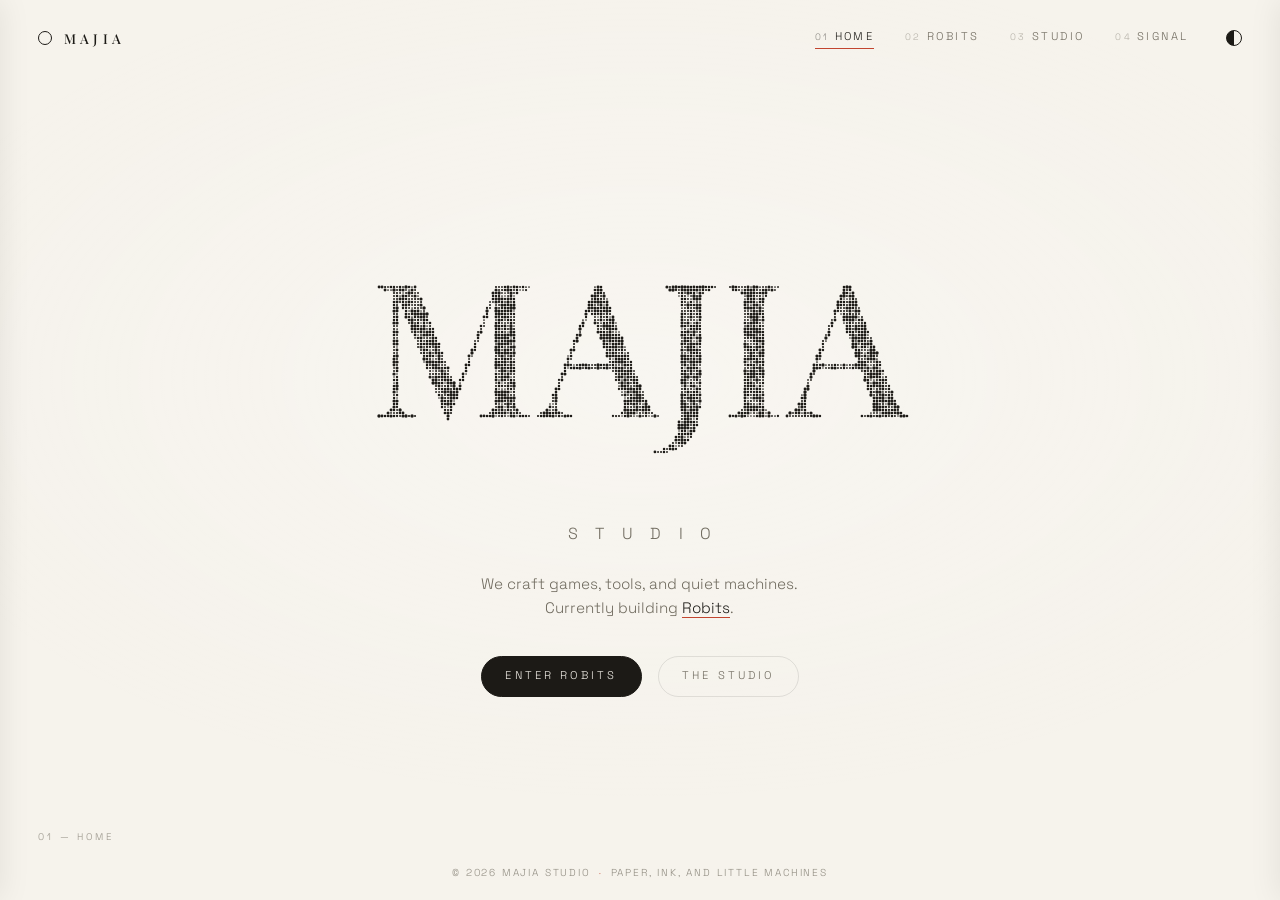
==== index.html @ 21080c11 "Rebuild homepage: boids wordmark + ink 3D robit Replaces the literal dojo props with a product-desig" ====
<!DOCTYPE html>
<html lang="en">
<head>
  <meta charset="UTF-8">
  <meta name="viewport" content="width=device-width, initial-scale=1.0">
  <title>Majia Studio</title>
  <meta name="description" content="Majia Studio — a small developer studio crafting worlds. Makers of Robits.">
  <link rel="icon" type="image/png" href="icons/majia_icon_1254_no_back.png">
  <link rel="preconnect" href="https://fonts.googleapis.com">
  <link rel="preconnect" href="https://fonts.gstatic.com" crossorigin>
  <link href="https://fonts.googleapis.com/css2?family=Playfair+Display:ital,wght@0,400;0,500;0,600;1,400&family=Space+Grotesk:wght@300;400;500&display=swap" rel="stylesheet">
  <link rel="stylesheet" href="styles.css">
  <script type="importmap">
  { "imports": {
    "three": "./vendor/three/three.module.js",
    "three/addons/": "./vendor/three/addons/"
  } }
  </script>
</head>
<body>

  <!-- Shoji transition panels -->
  <div class="shoji" id="shoji" aria-hidden="true">
    <div class="shoji__panel shoji__panel--l"></div>
    <div class="shoji__panel shoji__panel--r"></div>
  </div>

  <header class="chrome">
    <a class="chrome__mark" href="#home" data-nav="home" aria-label="Majia Studio — home">
      <span class="chrome__ring"></span>
      <span class="chrome__word">MAJIA</span>
    </a>
    <nav class="chrome__nav" aria-label="Primary">
      <a href="#home"   data-nav="home"   class="chrome__link is-active"><span>01</span>Home</a>
      <a href="#robits" data-nav="robits" class="chrome__link"><span>02</span>Robits</a>
      <a href="#studio" data-nav="studio" class="chrome__link"><span>03</span>Studio</a>
      <a href="#signal" data-nav="signal" class="chrome__link"><span>04</span>Signal</a>
      <button class="theme-flip" id="themeFlip" type="button" aria-label="Flip between paper and ink mode"></button>
    </nav>
  </header>

  <main id="stage">

    <!-- ============ HOME ============ -->
    <section class="screen is-active" id="screen-home" data-screen="home" aria-label="Home">
      <h1 class="sr-only">Majia Studio</h1>
      <!-- boids logo: particles assemble the wordmark -->
      <canvas id="logo" class="logo-canvas" aria-hidden="true"></canvas>
      <div class="hero">
        <p class="hero__sub t-fx">STUDIO</p>
        <p class="hero__lede t-fx">
          We craft games, tools, and quiet machines.<br>
          Currently building <a href="#robits" data-nav="robits" class="lede-link">Robits</a>.
        </p>
        <div class="hero__actions t-fx">
          <a href="#robits" data-nav="robits" class="btn btn--fill" data-morph="robits">Enter Robits</a>
          <a href="#studio" data-nav="studio" class="btn btn--ghost">The Studio</a>
        </div>
      </div>
      <p class="screen__coord" aria-hidden="true">01 — HOME</p>
    </section>

    <!-- ============ ROBITS ============ -->
    <section class="screen" id="screen-robits" data-screen="robits" aria-label="Robits">
      <div class="robits-layout">
        <div class="robit-stage" id="robitStage">
          <canvas id="robit" class="robit-canvas" aria-label="Robit — a little machine, drawn in ink"></canvas>
          <p class="robit-hint t-fx" id="robitHint">click to charge</p>
        </div>
        <div class="panel panel--robits">
          <p class="panel__eyebrow t-fx"><span class="pulse-dot"></span>IN DEVELOPMENT</p>
          <h2 class="panel__title t-fx">ROBITS</h2>
          <p class="panel__lede t-fx">
            Little machines. Latent souls. A game about building small robots
            and the strange, quiet world they wake up into.
          </p>
          <div class="spec-grid t-fx">
            <div class="spec"><span class="spec__key">STATUS</span><span class="spec__val">Prototyping</span></div>
            <div class="spec"><span class="spec__key">GENRE</span><span class="spec__val">Redacted, for now</span></div>
            <div class="spec"><span class="spec__key">PLATFORM</span><span class="spec__val">TBA</span></div>
            <div class="spec"><span class="spec__key">SIGNAL</span><span class="spec__val spec__val--live">● Online</span></div>
          </div>
          <div class="panel__actions t-fx">
            <a href="#signal" data-nav="signal" class="btn btn--fill">Follow the signal</a>
            <a href="#home" data-nav="home" class="btn btn--ghost">Back home</a>
          </div>
        </div>
      </div>
      <p class="screen__coord" aria-hidden="true">02 — ROBITS</p>
    </section>

    <!-- ============ STUDIO ============ -->
    <section class="screen" id="screen-studio" data-screen="studio" aria-label="Studio">
      <div class="panel">
        <p class="panel__eyebrow t-fx">WHO WE ARE</p>
        <h2 class="panel__title t-fx">THE STUDIO</h2>
        <p class="panel__lede t-fx">
          Majia is a small developer studio. We make our own things —
          starting with Robits — and we build for others when the work is interesting.
        </p>
        <ul class="craft-list t-fx">
          <li class="craft"><span class="craft__num">Ⅰ</span><div><h3>Games</h3><p>Original worlds, built slowly and deliberately.</p></div></li>
          <li class="craft"><span class="craft__num">Ⅱ</span><div><h3>Software</h3><p>Tools, apps, and systems with a product designer's eye.</p></div></li>
          <li class="craft"><span class="craft__num">Ⅲ</span><div><h3>Experiments</h3><p>Interactive things that don't fit a category yet.</p></div></li>
        </ul>
        <div class="panel__actions t-fx"><a href="#signal" data-nav="signal" class="btn btn--ghost">Work with us</a></div>
      </div>
      <p class="screen__coord" aria-hidden="true">03 — STUDIO</p>
    </section>

    <!-- ============ SIGNAL ============ -->
    <section class="screen" id="screen-signal" data-screen="signal" aria-label="Contact">
      <div class="panel panel--center">
        <p class="panel__eyebrow t-fx">OPEN CHANNEL</p>
        <h2 class="panel__title t-fx">SIGNAL</h2>
        <p class="panel__lede t-fx">Say hello, ask about Robits, or bring us a project.</p>
        <a class="signal-line t-fx" href="mailto:hello@majia.studio">hello@majia.studio</a>
        <p class="panel__note t-fx">Answered by humans.</p>
      </div>
      <p class="screen__coord" aria-hidden="true">04 — SIGNAL</p>
    </section>

  </main>

  <footer class="chrome-foot">
    <span>© <span id="year"></span> Majia Studio</span>
    <span class="chrome-foot__dot" aria-hidden="true">·</span>
    <span>Paper, ink, and little machines</span>
  </footer>

  <script type="module" src="main.js"></script>
</body>
</html>
---- styles.css ----
/* ============================================================
   MAJIA STUDIO — paper walls, ink marks, one seal of colour
   product-design minimalism · 3D rendered as ink
   ============================================================ */

:root {
  --paper:   #f6f3ec;
  --paper-2: #efebe1;
  --ink:     #1c1a16;
  --ink-dim: #6f6a5e;
  --line:    rgba(28, 26, 22, 0.1);
  --seal:    #c2452f;   /* vermilion */
  --jade:    #5d7d6b;
  --serif: "Playfair Display", Georgia, serif;
  --sans:  "Space Grotesk", "Helvetica Neue", sans-serif;
  --ease-out:   cubic-bezier(0.19, 1, 0.22, 1);
  --ease-shoji: cubic-bezier(0.77, 0, 0.18, 1);
}

:root[data-theme="dark"] {
  --paper:   #16150f;
  --paper-2: #1d1b14;
  --ink:     #f0ece2;
  --ink-dim: #97917f;
  --line:    rgba(240, 236, 226, 0.12);
  --seal:    #d95b40;
  --jade:    #7fa38d;
}

* { margin: 0; padding: 0; box-sizing: border-box; }

body {
  background: var(--paper);
  color: var(--ink);
  transition: background-color 0.6s ease, color 0.6s ease;
  font-family: var(--sans);
  font-weight: 300;
  line-height: 1.6;
  overflow: hidden;
  height: 100dvh;
  -webkit-font-smoothing: antialiased;
}

.sr-only {
  position: absolute; width: 1px; height: 1px;
  padding: 0; margin: -1px; overflow: hidden;
  clip: rect(0,0,0,0); white-space: nowrap; border: 0;
}

::selection { background: var(--seal); color: var(--paper); }

/* soft light on the wall */
body::before {
  content: "";
  position: fixed; inset: 0; z-index: 0; pointer-events: none;
  background: radial-gradient(ellipse 85% 65% at 50% 42%, rgba(255,255,255,0.28), transparent 72%);
}
:root[data-theme="dark"] body::before {
  background: radial-gradient(ellipse 85% 65% at 50% 42%, rgba(255,250,235,0.05), transparent 72%);
}

/* ------------------------------------------------------------ chrome */
.chrome {
  position: fixed; top: 0; left: 0; right: 0; z-index: 20;
  display: flex; align-items: center; justify-content: space-between;
  padding: 1.7rem 2.4rem;
}
.chrome__mark { display: flex; align-items: center; gap: 0.7rem; text-decoration: none; color: var(--ink); }
.chrome__ring {
  width: 14px; height: 14px; border: 1.5px solid var(--ink); border-radius: 50%;
  transition: background 0.35s, border-color 0.35s;
}
.chrome__mark:hover .chrome__ring { background: var(--seal); border-color: var(--seal); }
.chrome__word { font-family: var(--serif); font-weight: 500; letter-spacing: 0.32em; font-size: 0.85rem; transform: translateY(1px); }

.chrome__nav { display: flex; gap: 1.9rem; }
.chrome__link {
  color: var(--ink-dim); text-decoration: none; font-size: 0.7rem;
  letter-spacing: 0.22em; text-transform: uppercase;
  display: flex; gap: 0.45em; align-items: baseline;
  padding-bottom: 2px; border-bottom: 1px solid transparent;
  transition: color 0.35s, border-color 0.35s;
}
.chrome__link span { font-size: 0.58rem; opacity: 0.5; }
.chrome__link:hover { color: var(--ink); }
.chrome__link.is-active { color: var(--ink); border-bottom-color: var(--seal); }

.theme-flip {
  align-self: center; width: 16px; height: 16px; border-radius: 50%;
  border: 1.5px solid var(--ink);
  background: linear-gradient(90deg, var(--ink) 50%, transparent 50%);
  cursor: pointer; padding: 0; margin-left: 0.4rem;
  transition: transform 0.5s var(--ease-out), border-color 0.35s;
}
.theme-flip:hover { transform: rotate(180deg); border-color: var(--seal); }

.chrome-foot {
  position: fixed; bottom: 0; left: 0; right: 0; z-index: 20;
  display: flex; justify-content: center; gap: 0.8em; padding: 1.2rem;
  font-size: 0.63rem; letter-spacing: 0.18em; text-transform: uppercase;
  color: var(--ink-dim); opacity: 0.75;
}
.chrome-foot__dot { color: var(--seal); }

/* ------------------------------------------------------------ stage & screens */
#stage { position: relative; z-index: 10; height: 100dvh; }
.screen {
  position: absolute; inset: 0; display: none;
  flex-direction: column; align-items: center; justify-content: center;
  padding: 6rem 2rem; text-align: center;
}
.screen.is-active { display: flex; }
.screen__coord {
  position: absolute; bottom: 3.4rem; left: 2.4rem;
  font-size: 0.6rem; letter-spacing: 0.32em; color: var(--ink-dim); opacity: 0.7;
}

/* appear / dissolve */
.t-fx { transition: opacity 0.8s var(--ease-out), transform 0.8s var(--ease-out), filter 0.8s var(--ease-out); }
.screen.is-hidden-fx .t-fx { opacity: 0; transform: translateY(18px); filter: blur(8px); }
.t-fx:nth-child(1){transition-delay:.04s}.t-fx:nth-child(2){transition-delay:.1s}
.t-fx:nth-child(3){transition-delay:.16s}.t-fx:nth-child(4){transition-delay:.22s}
.t-fx:nth-child(5){transition-delay:.28s}.t-fx:nth-child(6){transition-delay:.34s}

/* ------------------------------------------------------------ home: boids logo */
.logo-canvas {
  display: block;
  width: min(720px, 90vw); height: min(300px, 34vh);
  pointer-events: none;
}
.hero { position: relative; margin-top: 0.5rem; }
.hero__sub {
  font-size: clamp(0.8rem, 2vw, 1rem); letter-spacing: 1.1em; text-indent: 1.1em;
  color: var(--ink-dim); margin-top: 0.6rem;
}
.hero__lede { margin: 1.6rem auto 0; max-width: 34rem; font-size: 0.95rem; color: var(--ink-dim); }
.lede-link { color: var(--ink); text-decoration: none; border-bottom: 1px solid var(--seal); transition: color 0.3s; }
.lede-link:hover { color: var(--seal); }
.hero__actions { margin-top: 2.2rem; display: flex; gap: 1rem; justify-content: center; flex-wrap: wrap; }

/* ------------------------------------------------------------ buttons */
.btn {
  font-family: var(--sans); font-size: 0.7rem; letter-spacing: 0.28em; text-transform: uppercase;
  text-decoration: none; padding: 0.95em 2.1em; border-radius: 999px;
  transition: all 0.35s var(--ease-out); cursor: pointer;
}
.btn--fill { color: var(--paper); background: var(--ink); border: 1px solid var(--ink); }
.btn--fill:hover { background: var(--seal); border-color: var(--seal); color: #fdfaf4; }
.btn--ghost { color: var(--ink-dim); border: 1px solid var(--line); }
.btn--ghost:hover { color: var(--ink); border-color: var(--ink-dim); }

/* ------------------------------------------------------------ robits layout */
.robits-layout {
  display: flex; align-items: center; justify-content: center; gap: clamp(1rem, 5vw, 4rem);
  width: 100%; max-width: 1100px; flex-wrap: wrap;
}
.robit-stage { position: relative; flex: 0 0 auto; }
.robit-canvas {
  width: min(440px, 78vw); height: min(500px, 62vh); display: block; cursor: pointer;
  touch-action: none;
}
.robit-hint {
  position: absolute; bottom: 0.5rem; left: 0; right: 0; text-align: center;
  font-size: 0.6rem; letter-spacing: 0.3em; text-transform: uppercase;
  color: var(--ink-dim); opacity: 0.6; pointer-events: none;
}
.panel--robits { text-align: left; max-width: 30rem; flex: 1 1 320px; }
.panel--robits .panel__eyebrow, .panel--robits .panel__actions { justify-content: flex-start; }
.panel--robits .panel__lede, .panel--robits .spec-grid { margin-left: 0; margin-right: 0; }

/* ------------------------------------------------------------ panels */
.panel { max-width: 46rem; width: 100%; }
.panel--center { max-width: 40rem; }
.panel__eyebrow {
  font-size: 0.64rem; letter-spacing: 0.45em; color: var(--ink-dim); margin-bottom: 1.5rem;
  display: flex; align-items: center; justify-content: center; gap: 0.8em;
}
.pulse-dot { width: 6px; height: 6px; border-radius: 50%; background: var(--seal); animation: pulse 2.4s ease-in-out infinite; }
@keyframes pulse { 0%,100%{opacity:1} 50%{opacity:.25} }
.panel__title { font-family: var(--serif); font-weight: 500; font-size: clamp(2.8rem, 9vw, 5rem); letter-spacing: 0.08em; line-height: 1; }
.panel__lede { margin: 1.7rem auto 0; max-width: 33rem; color: var(--ink-dim); font-size: 0.95rem; }
.panel__note { margin-top: 2rem; font-size: 0.7rem; letter-spacing: 0.14em; color: var(--ink-dim); opacity: 0.8; }
.panel__actions { margin-top: 2.4rem; display: flex; gap: 1rem; justify-content: center; flex-wrap: wrap; }

.spec-grid {
  margin: 2rem auto 0; display: grid; grid-template-columns: repeat(auto-fit, minmax(130px, 1fr));
  gap: 1px; background: var(--line); border: 1px solid var(--line); max-width: 40rem;
}
.spec { background: var(--paper); padding: 1.05rem 1rem; display: flex; flex-direction: column; gap: 0.3rem; transition: background-color 0.6s ease; }
.spec__key { font-size: 0.56rem; letter-spacing: 0.3em; color: var(--ink-dim); }
.spec__val { font-size: 0.82rem; letter-spacing: 0.06em; }
.spec__val--live { color: var(--jade); }

.craft-list { list-style: none; margin: 2.4rem auto 0; max-width: 34rem; text-align: left; display: flex; flex-direction: column; }
.craft { display: flex; gap: 1.4rem; align-items: baseline; padding: 1.1rem 0.4rem; border-top: 1px solid var(--line); transition: background 0.3s; }
.craft:last-child { border-bottom: 1px solid var(--line); }
.craft:hover { background: rgba(128,120,100,0.05); }
.craft__num { font-family: var(--serif); color: var(--seal); font-size: 0.9rem; min-width: 1.4em; }
.craft h3 { font-family: var(--serif); font-weight: 500; font-size: 1.15rem; letter-spacing: 0.05em; }
.craft p { color: var(--ink-dim); font-size: 0.82rem; margin-top: 0.15rem; }

.signal-line {
  display: inline-block; margin-top: 2.2rem; font-family: var(--serif);
  font-size: clamp(1.3rem, 4.5vw, 2rem); letter-spacing: 0.04em; color: var(--ink);
  text-decoration: none; border-bottom: 1px solid var(--seal); padding-bottom: 0.2em; transition: color 0.35s;
}
.signal-line:hover { color: var(--seal); }

/* ------------------------------------------------------------ shoji transition */
.shoji { position: fixed; inset: 0; z-index: 15; pointer-events: none; overflow: hidden; }
.shoji__panel {
  position: absolute; top: 0; bottom: 0; width: 50.5%;
  background-color: var(--paper-2);
  background-image:
    repeating-linear-gradient(90deg, var(--line) 0 1px, transparent 1px 90px),
    repeating-linear-gradient(0deg,  var(--line) 0 1px, transparent 1px 120px);
  transition: transform 0.55s var(--ease-shoji);
}
.shoji__panel--l { left: 0; transform: translateX(-102%); border-right: 2px solid var(--line); box-shadow: 14px 0 30px rgba(0,0,0,0.08); }
.shoji__panel--r { right: 0; transform: translateX(102%); border-left: 2px solid var(--line); box-shadow: -14px 0 30px rgba(0,0,0,0.08); }
.shoji.is-closed .shoji__panel--l, .shoji.is-closed .shoji__panel--r { transform: translateX(0); }

/* ------------------------------------------------------------ responsive */
@media (max-width: 820px) {
  .robits-layout { flex-direction: column; gap: 1.5rem; }
  .panel--robits { text-align: center; }
  .panel--robits .panel__eyebrow, .panel--robits .panel__actions { justify-content: center; }
}
@media (max-width: 640px) {
  .chrome { padding: 1.2rem 1.2rem; }
  .chrome__nav { gap: 1rem; }
  .chrome__link span { display: none; }
  .chrome__link { font-size: 0.62rem; }
  .screen { padding: 5.5rem 1.4rem; }
  .screen__coord { display: none; }
  .hero { margin-top: 24vh; }
  .hero__sub { letter-spacing: 0.7em; text-indent: 0.7em; }
  .chrome-foot { font-size: 0.56rem; }
  .chrome-foot span:nth-child(n+2) { display: none; }
}

@media (prefers-reduced-motion: reduce) {
  *, *::before, *::after { animation-duration: 0.01ms !important; animation-iteration-count: 1 !important; transition-duration: 0.15s !important; }
}
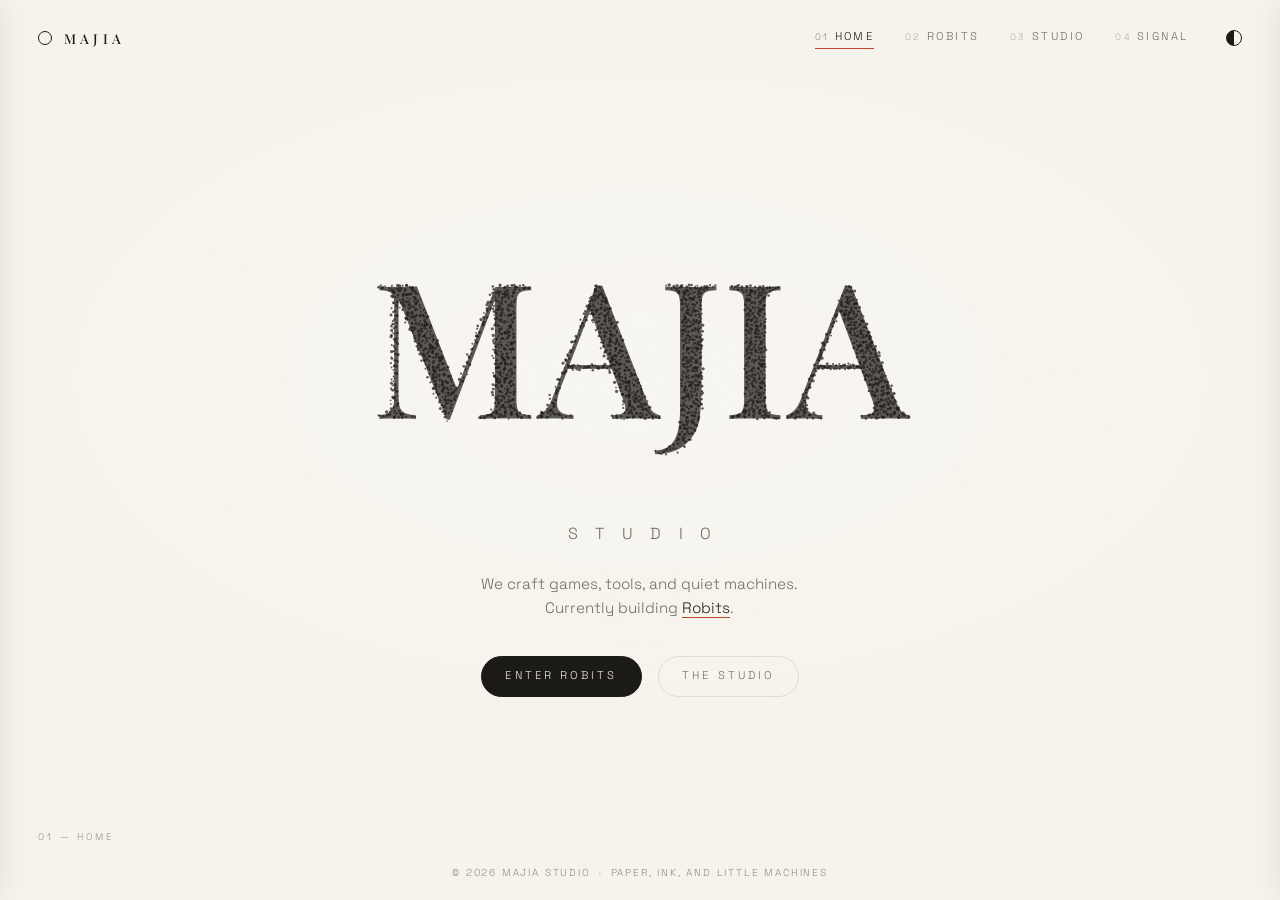
==== commit ec6969ad: "Particle intro (bloom→flock→crisp mark + shimmer); static, larger robit Home: particles now start in" ====
--- a/index.html
+++ b/index.html
@@ -44,7 +44,7 @@
     <!-- ============ HOME ============ -->
     <section class="screen is-active" id="screen-home" data-screen="home" aria-label="Home">
       <h1 class="sr-only">Majia Studio</h1>
-      <!-- boids logo: particles assemble the wordmark -->
+      <!-- boids logo: particles bloom, flock into the wordmark, then a crisp mark fades in -->
       <canvas id="logo" class="logo-canvas" aria-hidden="true"></canvas>
       <div class="hero">
         <p class="hero__sub t-fx">STUDIO</p>
--- a/styles.css
+++ b/styles.css
@@ -124,9 +124,7 @@
 
 /* ------------------------------------------------------------ home: boids logo */
 .logo-canvas {
-  display: block;
-  width: min(720px, 90vw); height: min(300px, 34vh);
-  pointer-events: none;
+  display: block; width: min(720px, 90vw); height: min(300px, 34vh); pointer-events: none;
 }
 .hero { position: relative; margin-top: 0.5rem; }
 .hero__sub {
@@ -151,12 +149,12 @@
 
 /* ------------------------------------------------------------ robits layout */
 .robits-layout {
-  display: flex; align-items: center; justify-content: center; gap: clamp(1rem, 5vw, 4rem);
-  width: 100%; max-width: 1100px; flex-wrap: wrap;
+  display: flex; align-items: center; justify-content: center; gap: clamp(1rem, 4vw, 3rem);
+  width: 100%; max-width: 1240px; flex-wrap: wrap;
 }
 .robit-stage { position: relative; flex: 0 0 auto; }
 .robit-canvas {
-  width: min(440px, 78vw); height: min(500px, 62vh); display: block; cursor: pointer;
+  width: min(500px, 44vw); height: min(560px, 66vh); display: block; cursor: pointer;
   touch-action: none;
 }
 .robit-hint {
@@ -164,7 +162,7 @@
   font-size: 0.6rem; letter-spacing: 0.3em; text-transform: uppercase;
   color: var(--ink-dim); opacity: 0.6; pointer-events: none;
 }
-.panel--robits { text-align: left; max-width: 30rem; flex: 1 1 320px; }
+.panel--robits { text-align: left; max-width: 30rem; flex: 0 1 380px; }
 .panel--robits .panel__eyebrow, .panel--robits .panel__actions { justify-content: flex-start; }
 .panel--robits .panel__lede, .panel--robits .spec-grid { margin-left: 0; margin-right: 0; }
 
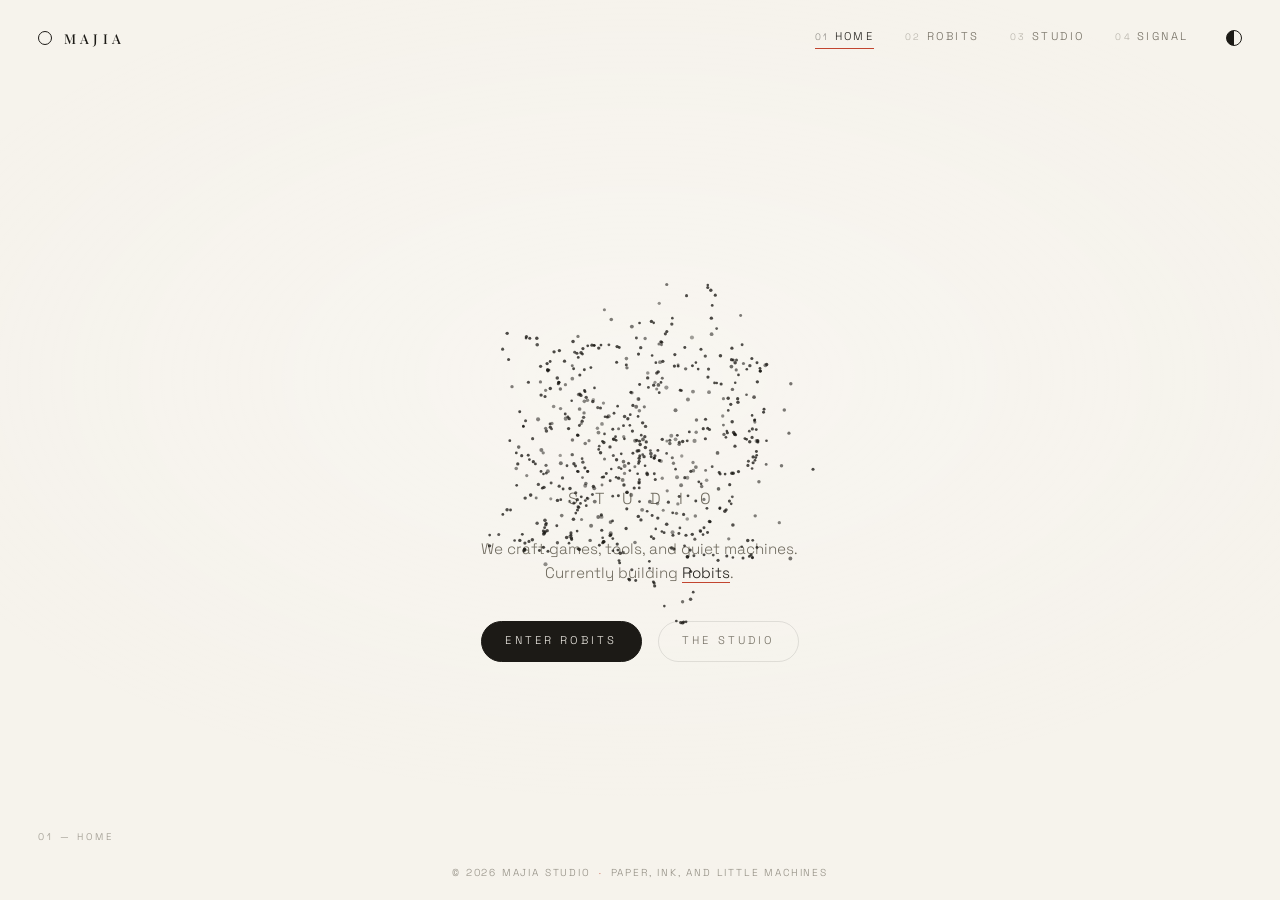
==== commit 8c1e0aee: "The swarm writes every title: monoline particle text + particle transitions Fundamental rework of th" ====
--- a/index.html
+++ b/index.html
@@ -19,11 +19,8 @@
 </head>
 <body>
 
-  <!-- Shoji transition panels -->
-  <div class="shoji" id="shoji" aria-hidden="true">
-    <div class="shoji__panel shoji__panel--l"></div>
-    <div class="shoji__panel shoji__panel--r"></div>
-  </div>
+  <!-- the swarm: one particle system writes every screen's title -->
+  <canvas id="word" aria-hidden="true"></canvas>
 
   <header class="chrome">
     <a class="chrome__mark" href="#home" data-nav="home" aria-label="Majia Studio — home">
@@ -44,8 +41,7 @@
     <!-- ============ HOME ============ -->
     <section class="screen is-active" id="screen-home" data-screen="home" aria-label="Home">
       <h1 class="sr-only">Majia Studio</h1>
-      <!-- boids logo: particles bloom, flock into the wordmark, then a crisp mark fades in -->
-      <canvas id="logo" class="logo-canvas" aria-hidden="true"></canvas>
+      <div class="word-slot word-slot--hero" data-word="MAJIA"></div>
       <div class="hero">
         <p class="hero__sub t-fx">STUDIO</p>
         <p class="hero__lede t-fx">
@@ -65,11 +61,11 @@
       <div class="robits-layout">
         <div class="robit-stage" id="robitStage">
           <canvas id="robit" class="robit-canvas" aria-label="Robit — a little machine, drawn in ink"></canvas>
-          <p class="robit-hint t-fx" id="robitHint">click to charge</p>
         </div>
         <div class="panel panel--robits">
           <p class="panel__eyebrow t-fx"><span class="pulse-dot"></span>IN DEVELOPMENT</p>
-          <h2 class="panel__title t-fx">ROBITS</h2>
+          <h2 class="sr-only">Robits</h2>
+          <div class="word-slot word-slot--title" data-word="ROBITS" data-align="left"></div>
           <p class="panel__lede t-fx">
             Little machines. Latent souls. A game about building small robots
             and the strange, quiet world they wake up into.
@@ -93,7 +89,8 @@
     <section class="screen" id="screen-studio" data-screen="studio" aria-label="Studio">
       <div class="panel">
         <p class="panel__eyebrow t-fx">WHO WE ARE</p>
-        <h2 class="panel__title t-fx">THE STUDIO</h2>
+        <h2 class="sr-only">The Studio</h2>
+        <div class="word-slot word-slot--title" data-word="STUDIO"></div>
         <p class="panel__lede t-fx">
           Majia is a small developer studio. We make our own things —
           starting with Robits — and we build for others when the work is interesting.
@@ -112,7 +109,8 @@
     <section class="screen" id="screen-signal" data-screen="signal" aria-label="Contact">
       <div class="panel panel--center">
         <p class="panel__eyebrow t-fx">OPEN CHANNEL</p>
-        <h2 class="panel__title t-fx">SIGNAL</h2>
+        <h2 class="sr-only">Signal</h2>
+        <div class="word-slot word-slot--title" data-word="SIGNAL"></div>
         <p class="panel__lede t-fx">Say hello, ask about Robits, or bring us a project.</p>
         <a class="signal-line t-fx" href="mailto:hello@majia.studio">hello@majia.studio</a>
         <p class="panel__note t-fx">Answered by humans.</p>
--- a/styles.css
+++ b/styles.css
@@ -123,9 +123,18 @@
 .t-fx:nth-child(5){transition-delay:.28s}.t-fx:nth-child(6){transition-delay:.34s}
 
 /* ------------------------------------------------------------ home: boids logo */
-.logo-canvas {
-  display: block; width: min(720px, 90vw); height: min(300px, 34vh); pointer-events: none;
-}
+/* the swarm canvas — one particle system writes every title */
+#word {
+  position: fixed; inset: 0; z-index: 12;
+  width: 100vw; height: 100dvh;
+  pointer-events: none;
+}
+
+/* empty layout boxes the swarm writes into */
+.word-slot { position: relative; }
+.word-slot--hero  { width: min(680px, 88vw); height: min(230px, 26vh); }
+.word-slot--title { width: 100%; height: clamp(3.2rem, 8vw, 4.6rem); margin-top: 0.4rem; }
+
 .hero { position: relative; margin-top: 0.5rem; }
 .hero__sub {
   font-size: clamp(0.8rem, 2vw, 1rem); letter-spacing: 1.1em; text-indent: 1.1em;
@@ -203,20 +212,6 @@
   text-decoration: none; border-bottom: 1px solid var(--seal); padding-bottom: 0.2em; transition: color 0.35s;
 }
 .signal-line:hover { color: var(--seal); }
-
-/* ------------------------------------------------------------ shoji transition */
-.shoji { position: fixed; inset: 0; z-index: 15; pointer-events: none; overflow: hidden; }
-.shoji__panel {
-  position: absolute; top: 0; bottom: 0; width: 50.5%;
-  background-color: var(--paper-2);
-  background-image:
-    repeating-linear-gradient(90deg, var(--line) 0 1px, transparent 1px 90px),
-    repeating-linear-gradient(0deg,  var(--line) 0 1px, transparent 1px 120px);
-  transition: transform 0.55s var(--ease-shoji);
-}
-.shoji__panel--l { left: 0; transform: translateX(-102%); border-right: 2px solid var(--line); box-shadow: 14px 0 30px rgba(0,0,0,0.08); }
-.shoji__panel--r { right: 0; transform: translateX(102%); border-left: 2px solid var(--line); box-shadow: -14px 0 30px rgba(0,0,0,0.08); }
-.shoji.is-closed .shoji__panel--l, .shoji.is-closed .shoji__panel--r { transform: translateX(0); }
 
 /* ------------------------------------------------------------ responsive */
 @media (max-width: 820px) {
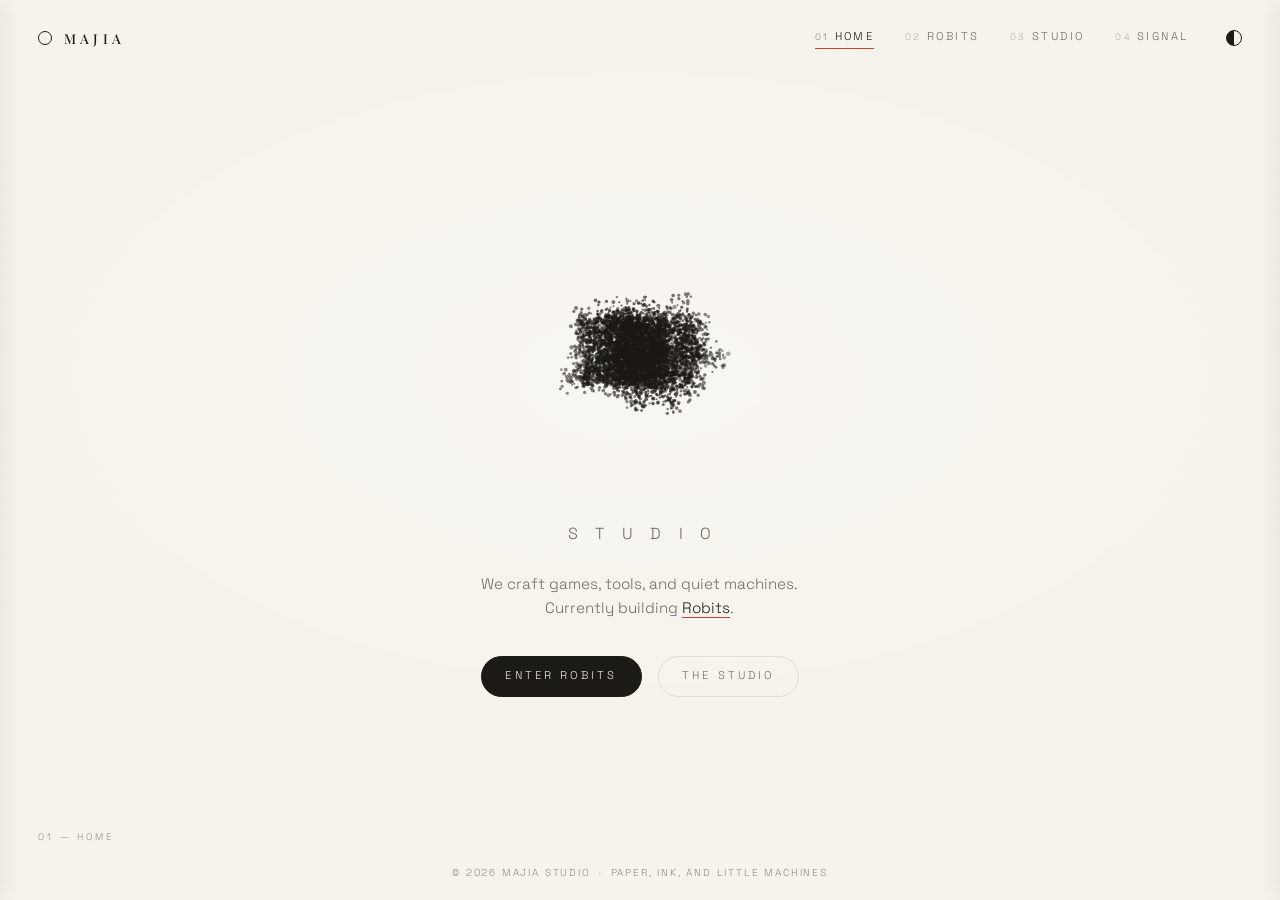
==== commit 0479c6cd: "Revert "The swarm writes every title: monoline particle text + particle transitions" This reverts co" ====
--- a/index.html
+++ b/index.html
@@ -19,8 +19,11 @@
 </head>
 <body>
 
-  <!-- the swarm: one particle system writes every screen's title -->
-  <canvas id="word" aria-hidden="true"></canvas>
+  <!-- Shoji transition panels -->
+  <div class="shoji" id="shoji" aria-hidden="true">
+    <div class="shoji__panel shoji__panel--l"></div>
+    <div class="shoji__panel shoji__panel--r"></div>
+  </div>
 
   <header class="chrome">
     <a class="chrome__mark" href="#home" data-nav="home" aria-label="Majia Studio — home">
@@ -41,7 +44,8 @@
     <!-- ============ HOME ============ -->
     <section class="screen is-active" id="screen-home" data-screen="home" aria-label="Home">
       <h1 class="sr-only">Majia Studio</h1>
-      <div class="word-slot word-slot--hero" data-word="MAJIA"></div>
+      <!-- boids logo: particles bloom, flock into the wordmark, then a crisp mark fades in -->
+      <canvas id="logo" class="logo-canvas" aria-hidden="true"></canvas>
       <div class="hero">
         <p class="hero__sub t-fx">STUDIO</p>
         <p class="hero__lede t-fx">
@@ -61,11 +65,11 @@
       <div class="robits-layout">
         <div class="robit-stage" id="robitStage">
           <canvas id="robit" class="robit-canvas" aria-label="Robit — a little machine, drawn in ink"></canvas>
+          <p class="robit-hint t-fx" id="robitHint">click to charge</p>
         </div>
         <div class="panel panel--robits">
           <p class="panel__eyebrow t-fx"><span class="pulse-dot"></span>IN DEVELOPMENT</p>
-          <h2 class="sr-only">Robits</h2>
-          <div class="word-slot word-slot--title" data-word="ROBITS" data-align="left"></div>
+          <h2 class="panel__title t-fx">ROBITS</h2>
           <p class="panel__lede t-fx">
             Little machines. Latent souls. A game about building small robots
             and the strange, quiet world they wake up into.
@@ -89,8 +93,7 @@
     <section class="screen" id="screen-studio" data-screen="studio" aria-label="Studio">
       <div class="panel">
         <p class="panel__eyebrow t-fx">WHO WE ARE</p>
-        <h2 class="sr-only">The Studio</h2>
-        <div class="word-slot word-slot--title" data-word="STUDIO"></div>
+        <h2 class="panel__title t-fx">THE STUDIO</h2>
         <p class="panel__lede t-fx">
           Majia is a small developer studio. We make our own things —
           starting with Robits — and we build for others when the work is interesting.
@@ -109,8 +112,7 @@
     <section class="screen" id="screen-signal" data-screen="signal" aria-label="Contact">
       <div class="panel panel--center">
         <p class="panel__eyebrow t-fx">OPEN CHANNEL</p>
-        <h2 class="sr-only">Signal</h2>
-        <div class="word-slot word-slot--title" data-word="SIGNAL"></div>
+        <h2 class="panel__title t-fx">SIGNAL</h2>
         <p class="panel__lede t-fx">Say hello, ask about Robits, or bring us a project.</p>
         <a class="signal-line t-fx" href="mailto:hello@majia.studio">hello@majia.studio</a>
         <p class="panel__note t-fx">Answered by humans.</p>
--- a/styles.css
+++ b/styles.css
@@ -123,18 +123,9 @@
 .t-fx:nth-child(5){transition-delay:.28s}.t-fx:nth-child(6){transition-delay:.34s}
 
 /* ------------------------------------------------------------ home: boids logo */
-/* the swarm canvas — one particle system writes every title */
-#word {
-  position: fixed; inset: 0; z-index: 12;
-  width: 100vw; height: 100dvh;
-  pointer-events: none;
-}
-
-/* empty layout boxes the swarm writes into */
-.word-slot { position: relative; }
-.word-slot--hero  { width: min(680px, 88vw); height: min(230px, 26vh); }
-.word-slot--title { width: 100%; height: clamp(3.2rem, 8vw, 4.6rem); margin-top: 0.4rem; }
-
+.logo-canvas {
+  display: block; width: min(720px, 90vw); height: min(300px, 34vh); pointer-events: none;
+}
 .hero { position: relative; margin-top: 0.5rem; }
 .hero__sub {
   font-size: clamp(0.8rem, 2vw, 1rem); letter-spacing: 1.1em; text-indent: 1.1em;
@@ -212,6 +203,20 @@
   text-decoration: none; border-bottom: 1px solid var(--seal); padding-bottom: 0.2em; transition: color 0.35s;
 }
 .signal-line:hover { color: var(--seal); }
+
+/* ------------------------------------------------------------ shoji transition */
+.shoji { position: fixed; inset: 0; z-index: 15; pointer-events: none; overflow: hidden; }
+.shoji__panel {
+  position: absolute; top: 0; bottom: 0; width: 50.5%;
+  background-color: var(--paper-2);
+  background-image:
+    repeating-linear-gradient(90deg, var(--line) 0 1px, transparent 1px 90px),
+    repeating-linear-gradient(0deg,  var(--line) 0 1px, transparent 1px 120px);
+  transition: transform 0.55s var(--ease-shoji);
+}
+.shoji__panel--l { left: 0; transform: translateX(-102%); border-right: 2px solid var(--line); box-shadow: 14px 0 30px rgba(0,0,0,0.08); }
+.shoji__panel--r { right: 0; transform: translateX(102%); border-left: 2px solid var(--line); box-shadow: -14px 0 30px rgba(0,0,0,0.08); }
+.shoji.is-closed .shoji__panel--l, .shoji.is-closed .shoji__panel--r { transform: translateX(0); }
 
 /* ------------------------------------------------------------ responsive */
 @media (max-width: 820px) {
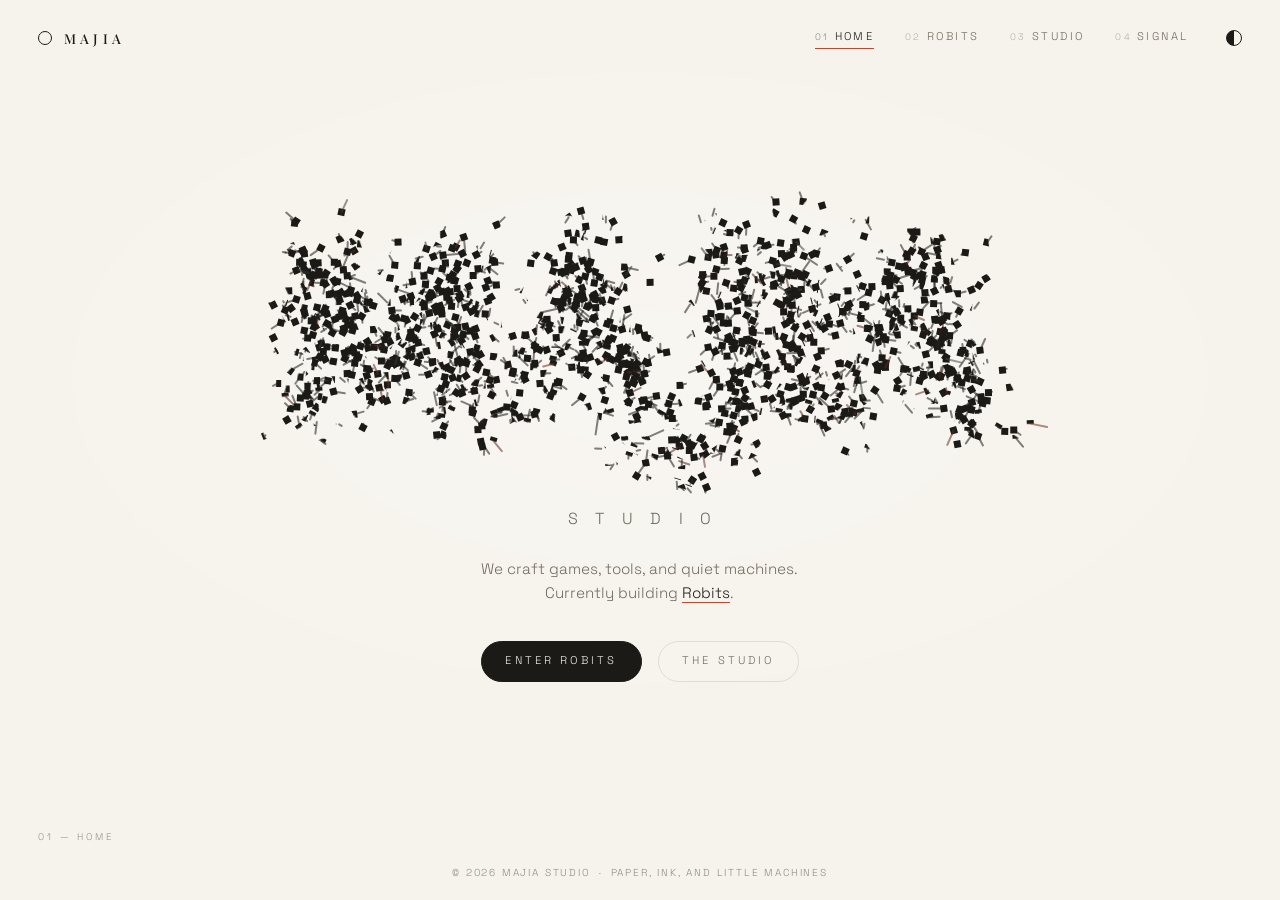
==== commit 6b84c2f8: "Mobile-first nav + multi-screen tile marks + robot assemble/idle fixes - Swipe left/right (and arrow" ====
--- a/index.html
+++ b/index.html
@@ -19,11 +19,8 @@
 </head>
 <body>
 
-  <!-- Shoji transition panels -->
-  <div class="shoji" id="shoji" aria-hidden="true">
-    <div class="shoji__panel shoji__panel--l"></div>
-    <div class="shoji__panel shoji__panel--r"></div>
-  </div>
+  <!-- the tile swarm: one particle system carries every screen's mark -->
+  <canvas id="logo" class="swarm-canvas" aria-hidden="true"></canvas>
 
   <header class="chrome">
     <a class="chrome__mark" href="#home" data-nav="home" aria-label="Majia Studio — home">
@@ -44,8 +41,7 @@
     <!-- ============ HOME ============ -->
     <section class="screen is-active" id="screen-home" data-screen="home" aria-label="Home">
       <h1 class="sr-only">Majia Studio</h1>
-      <!-- boids logo: particles bloom, flock into the wordmark, then a crisp mark fades in -->
-      <canvas id="logo" class="logo-canvas" aria-hidden="true"></canvas>
+      <div class="word-slot word-slot--hero" aria-hidden="true"></div>
       <div class="hero">
         <p class="hero__sub t-fx">STUDIO</p>
         <p class="hero__lede t-fx">
@@ -69,7 +65,8 @@
         </div>
         <div class="panel panel--robits">
           <p class="panel__eyebrow t-fx"><span class="pulse-dot"></span>IN DEVELOPMENT</p>
-          <h2 class="panel__title t-fx">ROBITS</h2>
+          <h2 class="sr-only">Robits</h2>
+          <div class="word-slot word-slot--title" aria-hidden="true"></div>
           <p class="panel__lede t-fx">
             Little machines. Latent souls. A game about building small robots
             and the strange, quiet world they wake up into.
@@ -93,7 +90,8 @@
     <section class="screen" id="screen-studio" data-screen="studio" aria-label="Studio">
       <div class="panel">
         <p class="panel__eyebrow t-fx">WHO WE ARE</p>
-        <h2 class="panel__title t-fx">THE STUDIO</h2>
+        <h2 class="sr-only">The Studio</h2>
+        <div class="word-slot word-slot--title" aria-hidden="true"></div>
         <p class="panel__lede t-fx">
           Majia is a small developer studio. We make our own things —
           starting with Robits — and we build for others when the work is interesting.
@@ -112,7 +110,8 @@
     <section class="screen" id="screen-signal" data-screen="signal" aria-label="Contact">
       <div class="panel panel--center">
         <p class="panel__eyebrow t-fx">OPEN CHANNEL</p>
-        <h2 class="panel__title t-fx">SIGNAL</h2>
+        <h2 class="sr-only">Signal</h2>
+        <div class="word-slot word-slot--title" aria-hidden="true"></div>
         <p class="panel__lede t-fx">Say hello, ask about Robits, or bring us a project.</p>
         <a class="signal-line t-fx" href="mailto:hello@majia.studio">hello@majia.studio</a>
         <p class="panel__note t-fx">Answered by humans.</p>
--- a/styles.css
+++ b/styles.css
@@ -122,10 +122,18 @@
 .t-fx:nth-child(3){transition-delay:.16s}.t-fx:nth-child(4){transition-delay:.22s}
 .t-fx:nth-child(5){transition-delay:.28s}.t-fx:nth-child(6){transition-delay:.34s}
 
-/* ------------------------------------------------------------ home: boids logo */
-.logo-canvas {
-  display: block; width: min(720px, 90vw); height: min(300px, 34vh); pointer-events: none;
-}
+/* ------------------------------------------------------------ the tile swarm */
+.swarm-canvas {
+  position: fixed; inset: 0; z-index: 12;
+  width: 100vw; height: 100dvh;
+  pointer-events: none;
+}
+
+/* empty layout boxes the swarm forms its mark inside */
+.word-slot { position: relative; }
+.word-slot--hero  { width: min(720px, 90vw); height: min(300px, 30vh); }
+.word-slot--title { width: 100%; height: clamp(3rem, 9vw, 5rem); }
+
 .hero { position: relative; margin-top: 0.5rem; }
 .hero__sub {
   font-size: clamp(0.8rem, 2vw, 1rem); letter-spacing: 1.1em; text-indent: 1.1em;
@@ -204,25 +212,15 @@
 }
 .signal-line:hover { color: var(--seal); }
 
-/* ------------------------------------------------------------ shoji transition */
-.shoji { position: fixed; inset: 0; z-index: 15; pointer-events: none; overflow: hidden; }
-.shoji__panel {
-  position: absolute; top: 0; bottom: 0; width: 50.5%;
-  background-color: var(--paper-2);
-  background-image:
-    repeating-linear-gradient(90deg, var(--line) 0 1px, transparent 1px 90px),
-    repeating-linear-gradient(0deg,  var(--line) 0 1px, transparent 1px 120px);
-  transition: transform 0.55s var(--ease-shoji);
-}
-.shoji__panel--l { left: 0; transform: translateX(-102%); border-right: 2px solid var(--line); box-shadow: 14px 0 30px rgba(0,0,0,0.08); }
-.shoji__panel--r { right: 0; transform: translateX(102%); border-left: 2px solid var(--line); box-shadow: -14px 0 30px rgba(0,0,0,0.08); }
-.shoji.is-closed .shoji__panel--l, .shoji.is-closed .shoji__panel--r { transform: translateX(0); }
-
 /* ------------------------------------------------------------ responsive */
 @media (max-width: 820px) {
-  .robits-layout { flex-direction: column; gap: 1.5rem; }
+  .robits-layout { flex-direction: column; gap: 0.6rem; }
+  .robit-stage { width: 100%; display: flex; justify-content: center; }
+  .robit-canvas { width: min(340px, 82vw); height: min(340px, 38vh); margin: 0 auto; }
   .panel--robits { text-align: center; }
   .panel--robits .panel__eyebrow, .panel--robits .panel__actions { justify-content: center; }
+  /* tall content scrolls; the swarm re-glues its mark on scroll */
+  #screen-robits.is-active { justify-content: flex-start; overflow-y: auto; padding-bottom: 5rem; }
 }
 @media (max-width: 640px) {
   .chrome { padding: 1.2rem 1.2rem; }
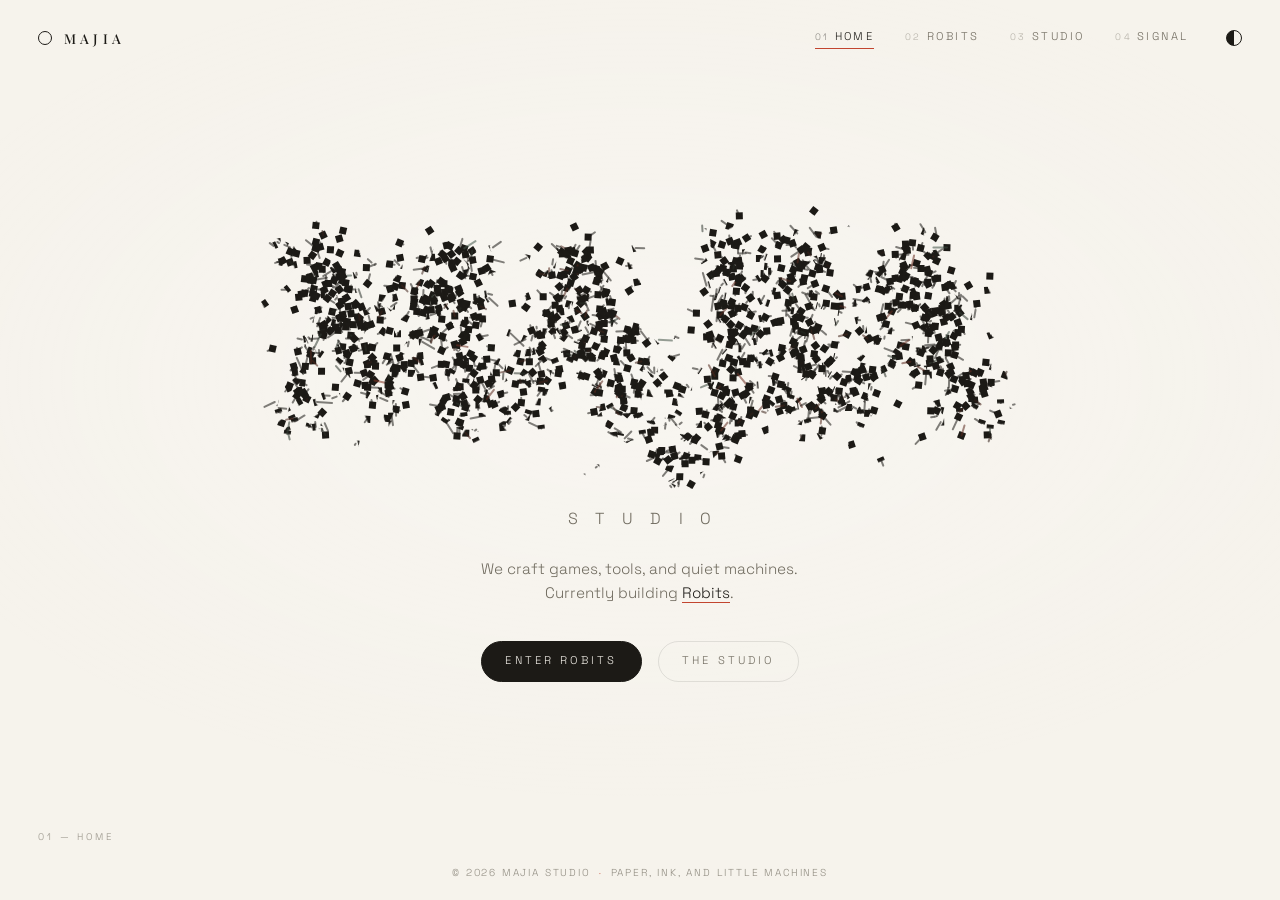
==== commit 7baa6f24: "Robits title in the game's face; touch influence eases away; true centring - ROBITS mark now renders" ====
--- a/index.html
+++ b/index.html
@@ -8,7 +8,7 @@
   <link rel="icon" type="image/png" href="icons/majia_icon_1254_no_back.png">
   <link rel="preconnect" href="https://fonts.googleapis.com">
   <link rel="preconnect" href="https://fonts.gstatic.com" crossorigin>
-  <link href="https://fonts.googleapis.com/css2?family=Playfair+Display:ital,wght@0,400;0,500;0,600;1,400&family=Space+Grotesk:wght@300;400;500&display=swap" rel="stylesheet">
+  <link href="https://fonts.googleapis.com/css2?family=Playfair+Display:ital,wght@0,400;0,500;0,600;1,400&family=Space+Grotesk:wght@300;400;500&family=Orbitron:wght@700;900&display=swap" rel="stylesheet">
   <link rel="stylesheet" href="styles.css">
   <script type="importmap">
   { "imports": {
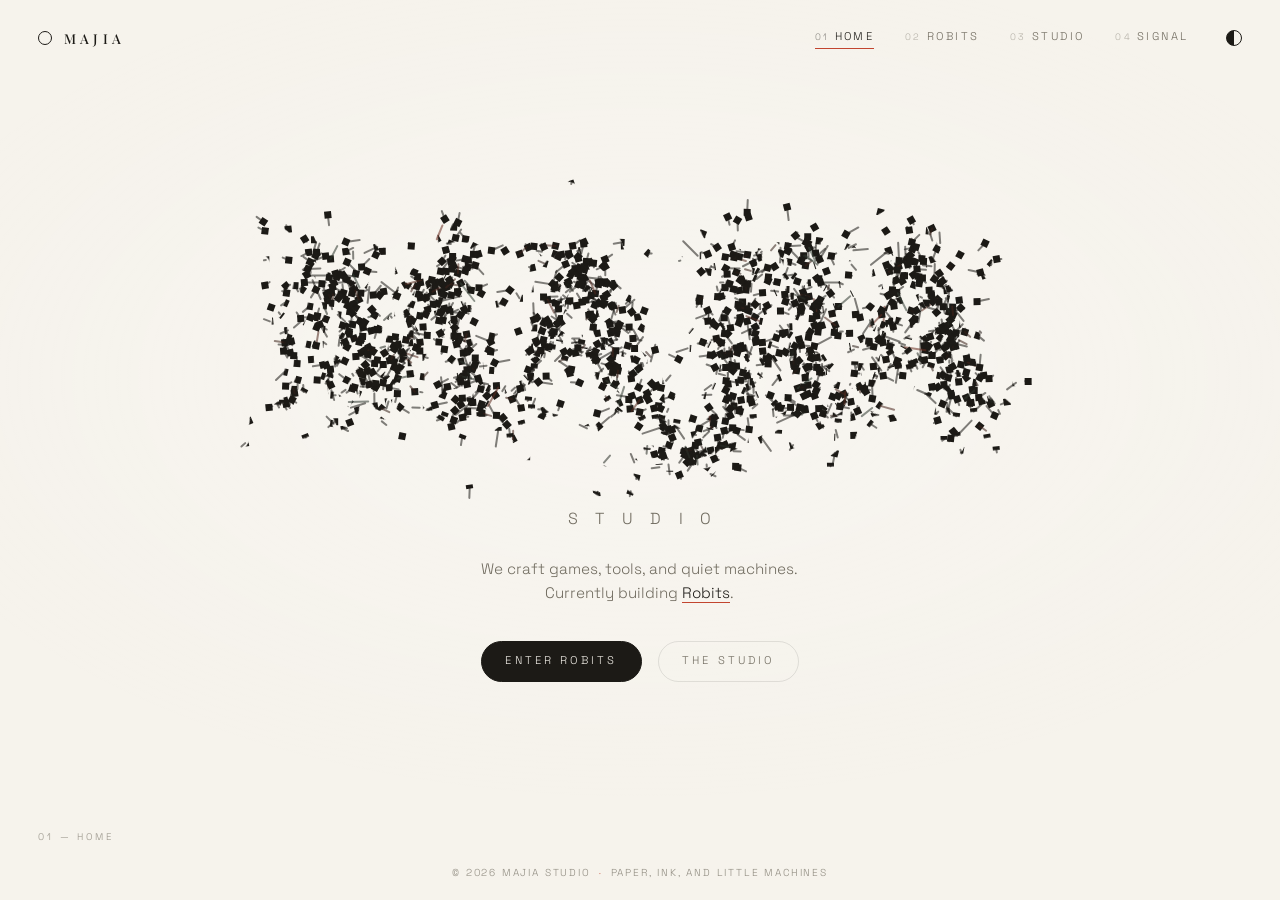
==== commit 9de826b8: "Floating landing pad under the hero; organized-explosion transitions - The game's title-screen landi" ====
--- a/index.html
+++ b/index.html
@@ -61,7 +61,6 @@
       <div class="robits-layout">
         <div class="robit-stage" id="robitStage">
           <canvas id="robit" class="robit-canvas" aria-label="Robit — a little machine, drawn in ink"></canvas>
-          <p class="robit-hint t-fx" id="robitHint">click to charge</p>
         </div>
         <div class="panel panel--robits">
           <p class="panel__eyebrow t-fx"><span class="pulse-dot"></span>IN DEVELOPMENT</p>
--- a/styles.css
+++ b/styles.css
@@ -165,11 +165,6 @@
   width: min(500px, 44vw); height: min(560px, 66vh); display: block; cursor: pointer;
   touch-action: none;
 }
-.robit-hint {
-  position: absolute; bottom: 0.5rem; left: 0; right: 0; text-align: center;
-  font-size: 0.6rem; letter-spacing: 0.3em; text-transform: uppercase;
-  color: var(--ink-dim); opacity: 0.6; pointer-events: none;
-}
 .panel--robits { text-align: left; max-width: 30rem; flex: 0 1 380px; }
 .panel--robits .panel__eyebrow, .panel--robits .panel__actions { justify-content: flex-start; }
 .panel--robits .panel__lede, .panel--robits .spec-grid { margin-left: 0; margin-right: 0; }
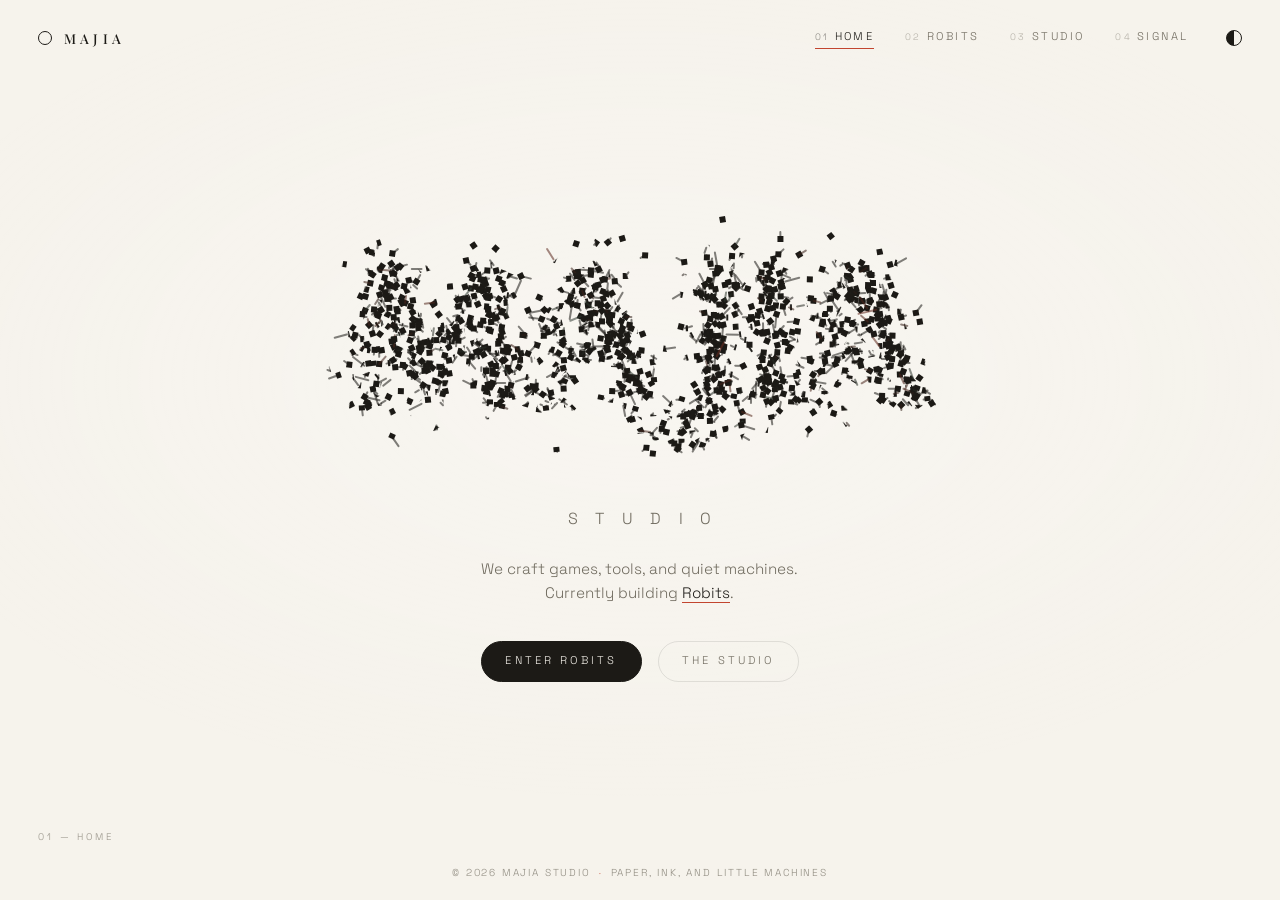
==== commit aa2729ec: "Full app-icon suite + web manifest (add-to-home-screen ready) Generated from the supplied master ico" ====
--- a/index.html
+++ b/index.html
@@ -5,7 +5,19 @@
   <meta name="viewport" content="width=device-width, initial-scale=1.0">
   <title>Majia Studio</title>
   <meta name="description" content="Majia Studio — a small developer studio crafting worlds. Makers of Robits.">
-  <link rel="icon" type="image/png" href="icons/majia_icon_1254_no_back.png">
+  <link rel="icon" href="favicon.ico" sizes="48x48">
+  <link rel="icon" type="image/png" sizes="32x32" href="icons/favicon-32x32.png">
+  <link rel="icon" type="image/png" sizes="16x16" href="icons/favicon-16x16.png">
+  <link rel="apple-touch-icon" sizes="180x180" href="icons/apple-touch-icon-180x180.png">
+  <link rel="apple-touch-icon" sizes="167x167" href="icons/apple-touch-icon-167x167.png">
+  <link rel="apple-touch-icon" sizes="152x152" href="icons/apple-touch-icon-152x152.png">
+  <link rel="apple-touch-icon" sizes="120x120" href="icons/apple-touch-icon-120x120.png">
+  <link rel="manifest" href="manifest.webmanifest">
+  <meta name="apple-mobile-web-app-capable" content="yes">
+  <meta name="apple-mobile-web-app-status-bar-style" content="default">
+  <meta name="apple-mobile-web-app-title" content="MAJIA">
+  <meta name="theme-color" content="#f6f3ec" media="(prefers-color-scheme: light)">
+  <meta name="theme-color" content="#16150f" media="(prefers-color-scheme: dark)">
   <link rel="preconnect" href="https://fonts.googleapis.com">
   <link rel="preconnect" href="https://fonts.gstatic.com" crossorigin>
   <link href="https://fonts.googleapis.com/css2?family=Playfair+Display:ital,wght@0,400;0,500;0,600;1,400&family=Space+Grotesk:wght@300;400;500&family=Orbitron:wght@700;900&display=swap" rel="stylesheet">
